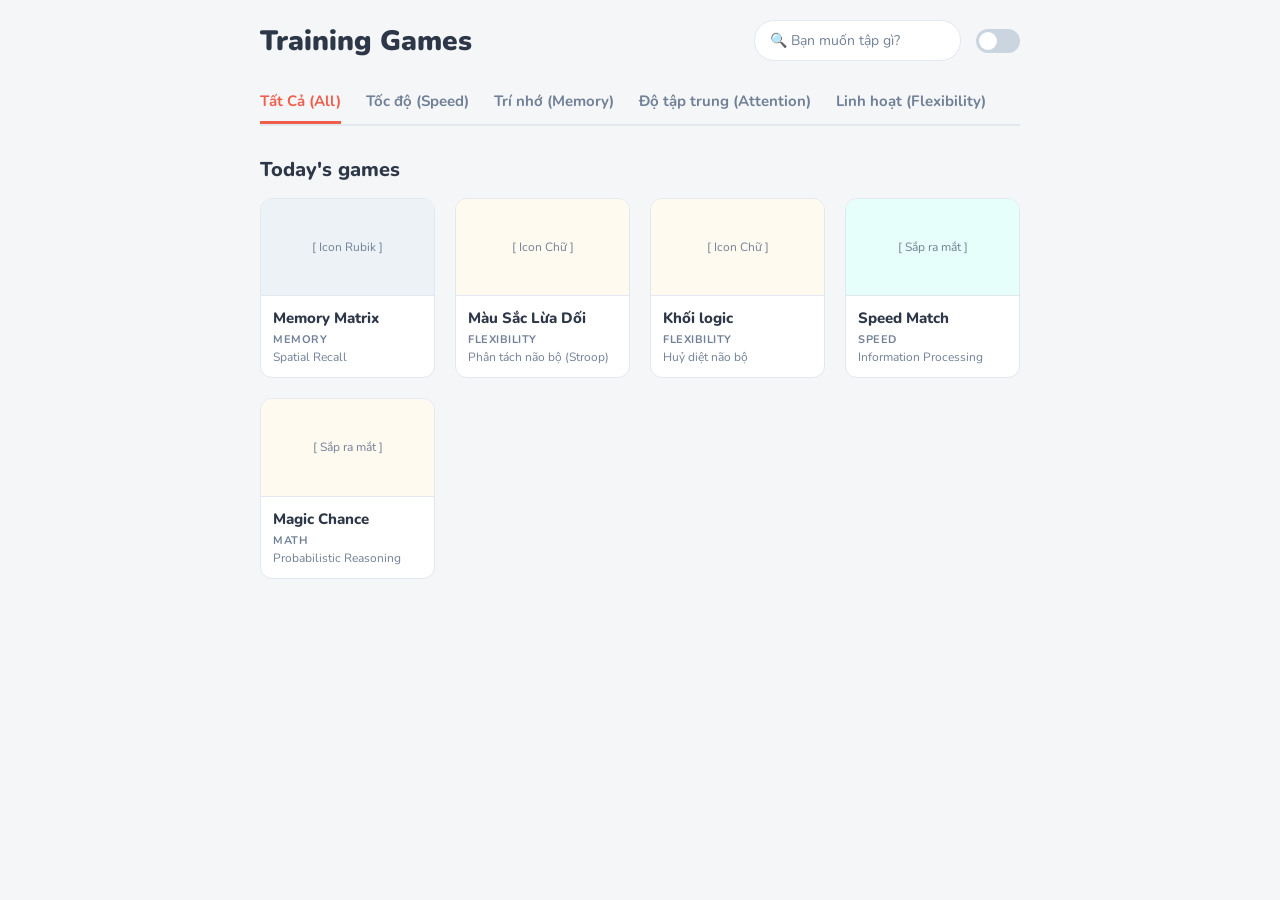
==== index.html @ a8ce154b "cập nhật giao diện update khi có bản mới" ====
<!DOCTYPE html>
<html lang="vi">
<head>
    <meta charset="UTF-8">
    <meta name="viewport" content="width=device-width, initial-scale=1.0">
    <title>Hệ Thống Luyện Não Mô Đun</title>
    
    <!-- FILE CẤU HÌNH APP PWA -->
    <link rel="manifest" href="./manifest.json">
    <link rel="stylesheet" href="style.css">

    
</head>
<body>

    <!-- THANH HEADER (Gồm Tìm kiếm và Nút gạt sáng/tối) -->
    <header class="global-header">
        <div class="header-brand">Training Games</div>
        <div class="header-actions">
            <!-- Box search đẩy vào trong -->
            <input type="text" class="search-box" placeholder="🔍 Bạn muốn tập gì?">
            
            <!-- Cần gạt Theme -->
            <label class="theme-switch" title="Chuyển chế độ Giao Diện">
                <input type="checkbox" id="theme-toggle">
                <span class="slider-round"></span>
            </label>
        </div>
    </header>

    <!-- MÀN HÌNH 1: DASHBOARD CHỌN GAME MỚI (LUMOSITY STYLE) -->
    <main id="menu-screen" class="screen active">
        
        <!-- Tabs Danh mục -->
        <div class="category-tabs">
            <div class="tab active">Tất Cả (All)</div>
            <div class="tab">Tốc độ (Speed)</div>
            <div class="tab">Trí nhớ (Memory)</div>
            <div class="tab">Độ tập trung (Attention)</div>
            <div class="tab">Linh hoạt (Flexibility)</div>
        </div>
        
        <!-- Các Thẻ Game -->
        <div class="game-dashboard">
            
            <div class="category-section">
                <h3 class="category-title">Today's games</h3>
                <div class="games-grid">
                    
                    <!-- Lệnh này sẽ gọi hàm openGame trong main.js -->
                    <div class="game-card" onclick="AppManager.openGame('tri-nho-co-dien')">
                        <div class="card-image-box">[ Icon Rubik ]</div>
                        <div class="card-info">
                            <div class="card-title">Memory Matrix</div>
                            <div class="card-desc">MEMORY</div>
                            <div class="card-sub-desc">Spatial Recall</div>
                        </div>
                    </div>

                    <div class="game-card" onclick="AppManager.openGame('mau-sac-lua-doi')">
    <div class="card-image-box" style="background:#fffaf0;">[ Icon Chữ ]</div>
    <div class="card-info">
        <div class="card-title">Màu Sắc Lừa Dối</div>
        <div class="card-desc">FLEXIBILITY</div>
        <div class="card-sub-desc">Phân tách não bộ (Stroop)</div>
    </div>
</div>

                    <div class="game-card" onclick="AppManager.openGame('cubic-logic')">
    <div class="card-image-box" style="background:#fffaf0;">[ Icon Chữ ]</div>
    <div class="card-info">
        <div class="card-title">Khối logic</div>
        <div class="card-desc">FLEXIBILITY</div>
        <div class="card-sub-desc">Huỷ diệt não bộ</div>
    </div>
</div>

                    

                    <div class="game-card">
                        <div class="card-image-box" style="background:#e6fffa;">[ Sắp ra mắt ]</div>
                        <div class="card-info">
                            <div class="card-title">Speed Match</div>
                            <div class="card-desc">SPEED</div>
                            <div class="card-sub-desc">Information Processing</div>
                        </div>
                    </div>

                    <div class="game-card">
                        <div class="card-image-box" style="background:#fffaf0;">[ Sắp ra mắt ]</div>
                        <div class="card-info">
                            <div class="card-title">Magic Chance</div>
                            <div class="card-desc">MATH</div>
                            <div class="card-sub-desc">Probabilistic Reasoning</div>
                        </div>
                    </div>

                </div>
            </div>

        </div> 
    </main>

    <!-- MÀN HÌNH 2: GIAO DIỆN KHI BẤM VÀO CHƠI MỘT GAME CON -->
    <main id="game-screen" class="screen hidden">
        <div class="game-toolbar">
            <button class="btn-back" onclick="AppManager.quitGame()">← Thoát Ra</button>
        </div>
        
        <!-- Sân khấu đen 3:2 trống rỗng (Sẽ được file .js bơm code vào) -->
        <div id="game-canvas"></div>
    </main>

    <!-- ĐƯỜNG DẪN ĐẾN CÁC FILE GAME CON (Nhét vào trên main.js) -->
    <script src="games/stroop-game.js"></script>
    <!-- TỆP ĐIỀU PHỐI (Chứa hàm đóng mở game) -->
    <script src="main.js"></script>

    <script>
        // === [GIỮ NGUYÊN] Kích hoạt tính năng Light/Dark Theme của Lộc ===
        const toggleSwitch = document.getElementById('theme-toggle');
        const currentTheme = localStorage.getItem('appTheme') || 'light';

        if (currentTheme === 'dark') {
            document.documentElement.setAttribute('data-theme', 'dark');
            toggleSwitch.checked = true;
        }

        toggleSwitch.addEventListener('change', function(e) {
            if (e.target.checked) {
                document.documentElement.setAttribute('data-theme', 'dark');
                localStorage.setItem('appTheme', 'dark');
            } else {
                document.documentElement.setAttribute('data-theme', 'light');
                localStorage.setItem('appTheme', 'light');
            }    
        });

        // === [NÂNG CẤP] Đăng ký Service Worker phiên bản tự động báo cập nhật ===
        if ('serviceWorker' in navigator) {
            window.addEventListener('load', () => {
                navigator.serviceWorker.register('./sw.js').then(reg => {
                    console.log('PWA ServiceWorker đã khởi chạy!');
                    
                    // Lắng nghe xem trên đám mây có file sw.js mới hay không
                    reg.addEventListener('updatefound', () => {
                        const newWorker = reg.installing;
                        newWorker.addEventListener('statechange', () => {
                            // Khi file mới đã được tải và cài đặt xong vào bộ nhớ đệm ẩn
                            if (newWorker.state === 'installed' && navigator.serviceWorker.controller) {
                                
                                // Tạo một hộp thông báo phẳng (Flat) nổi lên góc màn hình
                                const updateNotification = document.createElement('div');
                                updateNotification.innerHTML = `
                                    <div style="position:fixed; bottom:20px; right:20px; background:var(--bg-card, #23272a); color:var(--text-main, #f5f5f5); padding:15px; border-radius:8px; box-shadow:0 4px 12px rgba(0,0,0,0.3); z-index:9999; border:1px solid var(--border-card, #3e3835); text-align:center; font-family:var(--font-game, sans-serif);">
                                        <p style="margin:0 0 10px 0; font-size:14px; font-weight:bold;">🚀 Hệ thống có cập nhật mới!</p>
                                        <button id="btn-reload-app" class="btn-flat" style="background:var(--color-primary, #e0533c); color:#fff; border:none; padding:8px 16px; cursor:pointer; border-radius:4px; font-weight:bold;">Cập nhật ngay</button>
                                    </div>
                                `;
                                document.body.appendChild(updateNotification);

                                // Khi người dùng bấm nút "Cập nhật ngay"
                                document.getElementById('btn-reload-app').addEventListener('click', () => {
                                    // Ra lệnh cho Service Worker mới lập tức kích hoạt đè lên bản cũ
                                    newWorker.postMessage({ action: 'skipWaiting' });
                                    // Reload lại trang web sạch sẽ từ đám mây
                                    window.location.reload();
                                });
                            }
                        });
                    });
                }).catch(err => {
                    console.log('Đang chạy Local, không cần lo lỗi SW.');
                });
            });
        }
    </script>
</body>
</html>
---- style.css ----
/* =========================================
        HỆ THỐNG GIAO DIỆN LIGHT/DARK THEME ĐỘNG
        ========================================= */
    @import url('https://fonts.googleapis.com/css2?family=Nunito:wght@400;600;700;800;900&display=swap');

    /* --- LIGHT THEME (MẶC ĐỊNH) --- */
    :root {
        --bg-main: #f4f6f8;         
        --bg-card: #ffffff;         
        --border-line: #e2e8f0;     
        --text-dark: #2d3748;       
        --text-muted: #718096;      
        --primary-color: #f05e4b;   
        --img-placeholder: #edf2f7; 
        --radius-main: 12px;
    }

    /* --- DARK THEME (Sử dụng đúng màu Icon gốc) --- */
    [data-theme="dark"] {
        --bg-main: #2b2c31;         
        --bg-card: #1d1e21;         
        --border-line: #3e3835;     
        --text-dark: #f5f5f5;       
        --text-muted: #a4a5aa;      
        --primary-color: #ff7455;   
        --img-placeholder: #2a2a30; 
    }

    * { box-sizing: border-box; margin: 0; padding: 0; font-family: 'Nunito', sans-serif; }

    body {
        background-color: var(--bg-main);
        color: var(--text-dark);
        display: flex; flex-direction: column; align-items: center; min-height: 100vh;
        transition: background-color 0.3s ease; 
    }

    /* --- HEADER MỚI CÓ THANH TÌM KIẾM & NÚT GẠT --- */
    .global-header {
        width: 100%; max-width: 800px;
        display: flex; justify-content: space-between; align-items: center;
        padding: 20px;
    }
    .header-brand { font-size: 28px; font-weight: 900; color: var(--text-dark); transition: color 0.3s ease; }
    
    .header-actions { display: flex; align-items: center; gap: 15px; }
    .search-box {
        padding: 10px 15px; border-radius: 20px; border: 1px solid var(--border-line);
        background-color: var(--bg-card); color: var(--text-dark);
        font-size: 14px; outline: none; transition: all 0.3s ease;
    }
    .search-box::placeholder { color: var(--text-muted); }

    /* Nút Gạt Theme Trắng/Đen */
    .theme-switch { position: relative; display: inline-block; width: 44px; height: 24px; }
    .theme-switch input { opacity: 0; width: 0; height: 0; }
    .slider-round {
        position: absolute; cursor: pointer; top: 0; left: 0; right: 0; bottom: 0;
        background-color: #cbd5e0; transition: .4s; border-radius: 34px;
    }
    .slider-round:before {
        position: absolute; content: ""; height: 18px; width: 18px;
        left: 3px; bottom: 3px; background-color: white; transition: .4s; border-radius: 50%;
    }
    input:checked + .slider-round { background-color: var(--primary-color); }
    input:checked + .slider-round:before { transform: translateX(20px); }

    /* --- QUẢN LÝ MÀN HÌNH --- */
    .screen { width: 100%; max-width: 800px; padding: 10px 20px 40px 20px; display: flex; flex-direction: column; }
    .hidden { display: none !important; }
    .active { display: flex !important; }

    /* --- MENU PHÂN LOẠI (TABS) --- */
    .category-tabs { display: flex; gap: 25px; margin-bottom: 30px; overflow-x: auto; border-bottom: 2px solid var(--border-line); }
    .category-tabs::-webkit-scrollbar { display: none; }
    .tab { font-weight: 700; font-size: 15px; color: var(--text-muted); padding-bottom: 10px; cursor: pointer; white-space: nowrap; border-bottom: 3px solid transparent; transition: 0.2s; }
    .tab.active { color: var(--primary-color); border-bottom: 3px solid var(--primary-color); }
    .tab:hover:not(.active) { color: var(--text-dark); }

    /* --- VÙNG HIỂN THỊ CARD GAME DẠNG LƯỚI --- */
    .category-section { margin-bottom: 40px; }
    .category-title { font-size: 20px; font-weight: 800; margin-bottom: 15px; color: var(--text-dark); transition: color 0.3s ease; }
    .games-grid { display: grid; grid-template-columns: repeat(auto-fill, minmax(160px, 1fr)); gap: 20px; }

    .game-card { 
        background-color: var(--bg-card); border-radius: var(--radius-main); cursor: pointer; 
        transition: transform 0.2s, box-shadow 0.2s, background-color 0.3s, border-color 0.3s; 
        overflow: hidden; border: 1px solid var(--border-line); 
    }
    .game-card:hover { transform: translateY(-5px); box-shadow: 0 10px 20px rgba(0,0,0,0.08); }
    [data-theme="dark"] .game-card:hover { box-shadow: 0 10px 20px rgba(0,0,0,0.4); } 

    .card-image-box { width: 100%; aspect-ratio: 16 / 9; background-color: var(--img-placeholder); display: flex; align-items: center; justify-content: center; font-size: 12px; color: var(--text-muted); border-bottom: 1px solid var(--border-line); transition: all 0.3s ease;}
    .card-info { padding: 12px; }
    .card-title { font-size: 15px; font-weight: 800; color: var(--text-dark); margin-bottom: 4px; transition: color 0.3s ease;}
    .card-desc { font-size: 11px; font-weight: 700; text-transform: uppercase; color: var(--text-muted); letter-spacing: 0.5px; }
    .card-sub-desc { font-size: 12px; color: var(--text-muted); margin-top: 2px; }

    /* --- VÙNG SÂN CHƠI LÚC BẤM VÀO MỘT GAME CON --- */
    #game-canvas { 
        width: 100%; /* ---aspect-ratio: 3 / 2;--- */ background: linear-gradient(135deg, #1a202c 0%, #11151c 100%); 
        border-radius: var(--radius-main); box-shadow: 0 20px 40px rgba(0, 0, 0, 0.4), inset 0 0 0 1px rgba(255,255,255,0.05); 
        display: flex; flex-direction: column; position: relative; overflow: hidden; 
    }
    .game-toolbar { width: 100%; display: flex; justify-content: space-between; margin-bottom: 15px; }
    .btn-back { background-color: var(--primary-color); color: white; border: none; border-radius: 6px; padding: 8px 16px; font-weight: 800; font-size: 13px; cursor: pointer; transition: 0.1s; display: flex; align-items: center; gap: 5px; }
    .btn-back:active { transform: scale(0.95); }
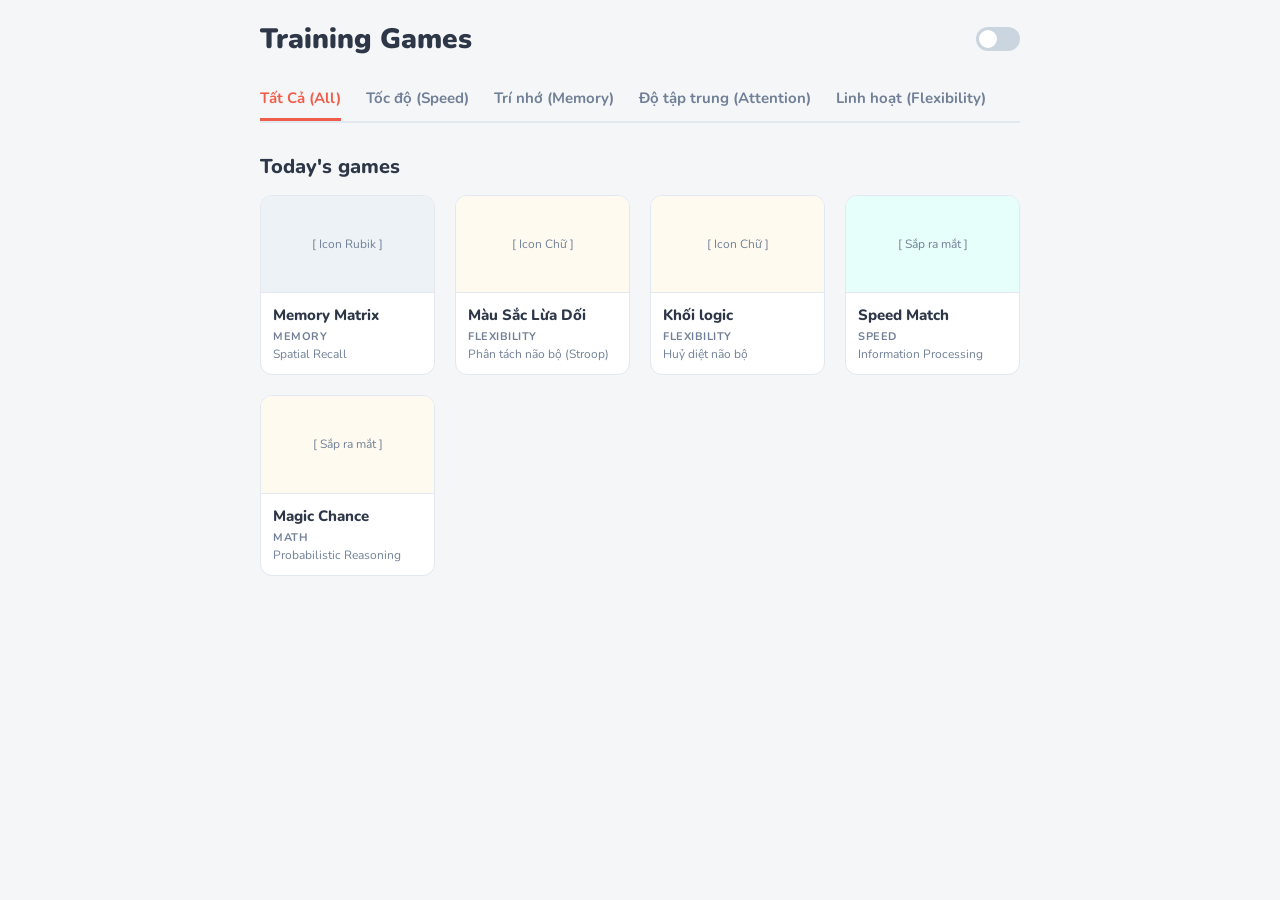
==== commit 77969792: "Ẩn nút search" ====
--- a/index.html
+++ b/index.html
@@ -18,7 +18,7 @@
         <div class="header-brand">Training Games</div>
         <div class="header-actions">
             <!-- Box search đẩy vào trong -->
-            <input type="text" class="search-box" placeholder="🔍 Bạn muốn tập gì?">
+            <!--<input type="text" class="search-box" placeholder="🔍 Bạn muốn tập gì?">-->
             
             <!-- Cần gạt Theme -->
             <label class="theme-switch" title="Chuyển chế độ Giao Diện">
@@ -117,7 +117,7 @@
     <script src="main.js"></script>
 
     <script>
-        // === [GIỮ NGUYÊN] Kích hoạt tính năng Light/Dark Theme của Lộc ===
+        // === 1. TÍNH NĂNG DARK/LIGHT MODE HỆ THỐNG ===
         const toggleSwitch = document.getElementById('theme-toggle');
         const currentTheme = localStorage.getItem('appTheme') || 'light';
 
@@ -136,44 +136,89 @@
             }    
         });
 
-        // === [NÂNG CẤP] Đăng ký Service Worker phiên bản tự động báo cập nhật ===
+        // === 2. SERVICE WORKER PWA ===
         if ('serviceWorker' in navigator) {
             window.addEventListener('load', () => {
-                navigator.serviceWorker.register('./sw.js').then(reg => {
-                    console.log('PWA ServiceWorker đã khởi chạy!');
+                navigator.serviceWorker.register('./sw.js')
+                .then(() => console.log('PWA ServiceWorker hoạt động.'))
+                .catch(err => console.log('Chạy local hoặc lỗi SW.'));
+            });
+        }
+
+        // === 3. KIỂM TRA BẢN CẬP NHẬT TỪ ĐÁM MÂY (ĐÃ SỬA LỖI ĐƠ GAME) ===
+        async function checkAppUpdate() {
+            try {
+                const response = await fetch('index.html?t=' + Date.now(), { method: 'HEAD' });
+                const serverVersion = response.headers.get('Last-Modified') || response.headers.get('ETag');
+                const localVersion = localStorage.getItem('app_live_version');
+
+                if (serverVersion) {
+                    if (!localVersion) {
+                        localStorage.setItem('app_live_version', serverVersion);
+                        return;
+                    }
+
+                    if (serverVersion !== localVersion) {
+                        showUpdatePopup(serverVersion);
+                    }
+                }
+            } catch (error) {
+                console.log('Không thể check update (Có thể đang offline).');
+            }
+        }
+
+        // Hàm vẽ giao diện chuẩn Mobile/Desktop Không phá layout
+        function showUpdatePopup(newVersionSignature) {
+            if (document.getElementById('pwa-update-alert')) return;
+
+            const popup = document.createElement('div');
+            popup.id = 'pwa-update-alert';
+            // Cấp phép Position Fixed cho lớp bọc ngoài cùng để không phá Flexbox của Body
+            popup.style.cssText = "position: fixed; bottom: 30px; left: 50%; transform: translateX(-50%); z-index: 99999; width: 90%; max-width: 340px;";
+
+            popup.innerHTML = `
+                <div style="background-color: var(--bg-card); color: var(--text-dark); border: 1px solid var(--border-line); border-radius: var(--radius-main); box-shadow: 0 15px 35px rgba(0,0,0,0.25); padding: 20px; display: flex; flex-direction: column; gap: 8px;">
+                    <div style="font-size: 16px; font-weight: 900; color: var(--text-dark);">🚀 Hệ thống có bản nâng cấp!</div>
+                    <div style="font-size: 13px; color: var(--text-muted); line-height: 1.5; margin-bottom: 10px;">Lộc vừa đẩy lên một tính năng mới. Làm mới hệ thống ngay để trải nghiệm nhé?</div>
                     
-                    // Lắng nghe xem trên đám mây có file sw.js mới hay không
-                    reg.addEventListener('updatefound', () => {
-                        const newWorker = reg.installing;
-                        newWorker.addEventListener('statechange', () => {
-                            // Khi file mới đã được tải và cài đặt xong vào bộ nhớ đệm ẩn
-                            if (newWorker.state === 'installed' && navigator.serviceWorker.controller) {
-                                
-                                // Tạo một hộp thông báo phẳng (Flat) nổi lên góc màn hình
-                                const updateNotification = document.createElement('div');
-                                updateNotification.innerHTML = `
-                                    <div style="position:fixed; bottom:20px; right:20px; background:var(--bg-card, #23272a); color:var(--text-main, #f5f5f5); padding:15px; border-radius:8px; box-shadow:0 4px 12px rgba(0,0,0,0.3); z-index:9999; border:1px solid var(--border-card, #3e3835); text-align:center; font-family:var(--font-game, sans-serif);">
-                                        <p style="margin:0 0 10px 0; font-size:14px; font-weight:bold;">🚀 Hệ thống có cập nhật mới!</p>
-                                        <button id="btn-reload-app" class="btn-flat" style="background:var(--color-primary, #e0533c); color:#fff; border:none; padding:8px 16px; cursor:pointer; border-radius:4px; font-weight:bold;">Cập nhật ngay</button>
-                                    </div>
-                                `;
-                                document.body.appendChild(updateNotification);
-
-                                // Khi người dùng bấm nút "Cập nhật ngay"
-                                document.getElementById('btn-reload-app').addEventListener('click', () => {
-                                    // Ra lệnh cho Service Worker mới lập tức kích hoạt đè lên bản cũ
-                                    newWorker.postMessage({ action: 'skipWaiting' });
-                                    // Reload lại trang web sạch sẽ từ đám mây
-                                    window.location.reload();
-                                });
-                            }
-                        });
-                    });
-                }).catch(err => {
-                    console.log('Đang chạy Local, không cần lo lỗi SW.');
-                });
+                    <div style="display: flex; gap: 10px; justify-content: flex-end;">
+                        <button id="btn-skip-update" style="background: transparent; color: var(--text-muted); border: 1px solid var(--border-line); padding: 8px 16px; border-radius: 6px; font-size: 13px; font-weight: 700; cursor: pointer; outline: none; transition: 0.2s;">Để sau</button>
+                        <button id="btn-reload-app" style="background: var(--primary-color); color: #fff; border: none; padding: 8px 16px; border-radius: 6px; font-size: 13px; font-weight: 800; cursor: pointer; outline: none; box-shadow: 0 4px 10px rgba(0,0,0,0.15); transition: 0.2s;">🔄 Làm mới ngay</button>
+                    </div>
+                </div>
+            `;
+            document.body.appendChild(popup);
+
+            // Nút: Làm Mới (Cập nhật)
+            const btnReload = document.getElementById('btn-reload-app');
+            btnReload.addEventListener('click', async () => {
+                // Đổi chữ trên nút để user không bấm 2 lần
+                btnReload.innerText = "Đang dọn dẹp...";
+                btnReload.style.opacity = "0.7";
+                
+                try {
+                    // Dọn bộ nhớ đệm
+                    if ('caches' in window) {
+                        const cacheNames = await caches.keys();
+                        await Promise.all(cacheNames.map(name => caches.delete(name)));
+                    }
+                } catch(e) {} // Bỏ qua nếu có lỗi quyền để ép tải lại
+                
+                // Lưu chữ ký bản mới
+                localStorage.setItem('app_live_version', newVersionSignature);
+                
+                // Xóa tham số cache và tải lại trang gốc
+                window.location.href = window.location.origin + window.location.pathname; 
             });
-        }
+
+            // Nút: Bỏ Qua
+            document.getElementById('btn-skip-update').addEventListener('click', () => {
+                popup.remove();
+            });
+        }
+
+        // Chạy lúc load web
+        checkAppUpdate();
     </script>
 </body>
 </html>
--- a/style.css
+++ b/style.css
@@ -1,108 +1,304 @@
-
-    /* =========================================
-        HỆ THỐNG GIAO DIỆN LIGHT/DARK THEME ĐỘNG
-        ========================================= */
-    @import url('https://fonts.googleapis.com/css2?family=Nunito:wght@400;600;700;800;900&display=swap');
-
-    /* --- LIGHT THEME (MẶC ĐỊNH) --- */
-    :root {
-        --bg-main: #f4f6f8;         
-        --bg-card: #ffffff;         
-        --border-line: #e2e8f0;     
-        --text-dark: #2d3748;       
-        --text-muted: #718096;      
-        --primary-color: #f05e4b;   
-        --img-placeholder: #edf2f7; 
-        --radius-main: 12px;
-    }
-
-    /* --- DARK THEME (Sử dụng đúng màu Icon gốc) --- */
-    [data-theme="dark"] {
-        --bg-main: #2b2c31;         
-        --bg-card: #1d1e21;         
-        --border-line: #3e3835;     
-        --text-dark: #f5f5f5;       
-        --text-muted: #a4a5aa;      
-        --primary-color: #ff7455;   
-        --img-placeholder: #2a2a30; 
-    }
-
-    * { box-sizing: border-box; margin: 0; padding: 0; font-family: 'Nunito', sans-serif; }
-
-    body {
-        background-color: var(--bg-main);
-        color: var(--text-dark);
-        display: flex; flex-direction: column; align-items: center; min-height: 100vh;
-        transition: background-color 0.3s ease; 
-    }
-
-    /* --- HEADER MỚI CÓ THANH TÌM KIẾM & NÚT GẠT --- */
-    .global-header {
-        width: 100%; max-width: 800px;
-        display: flex; justify-content: space-between; align-items: center;
-        padding: 20px;
-    }
-    .header-brand { font-size: 28px; font-weight: 900; color: var(--text-dark); transition: color 0.3s ease; }
-    
-    .header-actions { display: flex; align-items: center; gap: 15px; }
-    .search-box {
-        padding: 10px 15px; border-radius: 20px; border: 1px solid var(--border-line);
-        background-color: var(--bg-card); color: var(--text-dark);
-        font-size: 14px; outline: none; transition: all 0.3s ease;
-    }
-    .search-box::placeholder { color: var(--text-muted); }
-
-    /* Nút Gạt Theme Trắng/Đen */
-    .theme-switch { position: relative; display: inline-block; width: 44px; height: 24px; }
-    .theme-switch input { opacity: 0; width: 0; height: 0; }
-    .slider-round {
-        position: absolute; cursor: pointer; top: 0; left: 0; right: 0; bottom: 0;
-        background-color: #cbd5e0; transition: .4s; border-radius: 34px;
-    }
-    .slider-round:before {
-        position: absolute; content: ""; height: 18px; width: 18px;
-        left: 3px; bottom: 3px; background-color: white; transition: .4s; border-radius: 50%;
-    }
-    input:checked + .slider-round { background-color: var(--primary-color); }
-    input:checked + .slider-round:before { transform: translateX(20px); }
-
-    /* --- QUẢN LÝ MÀN HÌNH --- */
-    .screen { width: 100%; max-width: 800px; padding: 10px 20px 40px 20px; display: flex; flex-direction: column; }
-    .hidden { display: none !important; }
-    .active { display: flex !important; }
-
-    /* --- MENU PHÂN LOẠI (TABS) --- */
-    .category-tabs { display: flex; gap: 25px; margin-bottom: 30px; overflow-x: auto; border-bottom: 2px solid var(--border-line); }
-    .category-tabs::-webkit-scrollbar { display: none; }
-    .tab { font-weight: 700; font-size: 15px; color: var(--text-muted); padding-bottom: 10px; cursor: pointer; white-space: nowrap; border-bottom: 3px solid transparent; transition: 0.2s; }
-    .tab.active { color: var(--primary-color); border-bottom: 3px solid var(--primary-color); }
-    .tab:hover:not(.active) { color: var(--text-dark); }
-
-    /* --- VÙNG HIỂN THỊ CARD GAME DẠNG LƯỚI --- */
-    .category-section { margin-bottom: 40px; }
-    .category-title { font-size: 20px; font-weight: 800; margin-bottom: 15px; color: var(--text-dark); transition: color 0.3s ease; }
-    .games-grid { display: grid; grid-template-columns: repeat(auto-fill, minmax(160px, 1fr)); gap: 20px; }
-
-    .game-card { 
-        background-color: var(--bg-card); border-radius: var(--radius-main); cursor: pointer; 
-        transition: transform 0.2s, box-shadow 0.2s, background-color 0.3s, border-color 0.3s; 
-        overflow: hidden; border: 1px solid var(--border-line); 
-    }
-    .game-card:hover { transform: translateY(-5px); box-shadow: 0 10px 20px rgba(0,0,0,0.08); }
-    [data-theme="dark"] .game-card:hover { box-shadow: 0 10px 20px rgba(0,0,0,0.4); } 
-
-    .card-image-box { width: 100%; aspect-ratio: 16 / 9; background-color: var(--img-placeholder); display: flex; align-items: center; justify-content: center; font-size: 12px; color: var(--text-muted); border-bottom: 1px solid var(--border-line); transition: all 0.3s ease;}
-    .card-info { padding: 12px; }
-    .card-title { font-size: 15px; font-weight: 800; color: var(--text-dark); margin-bottom: 4px; transition: color 0.3s ease;}
-    .card-desc { font-size: 11px; font-weight: 700; text-transform: uppercase; color: var(--text-muted); letter-spacing: 0.5px; }
-    .card-sub-desc { font-size: 12px; color: var(--text-muted); margin-top: 2px; }
-
-    /* --- VÙNG SÂN CHƠI LÚC BẤM VÀO MỘT GAME CON --- */
-    #game-canvas { 
-        width: 100%; /* ---aspect-ratio: 3 / 2;--- */ background: linear-gradient(135deg, #1a202c 0%, #11151c 100%); 
-        border-radius: var(--radius-main); box-shadow: 0 20px 40px rgba(0, 0, 0, 0.4), inset 0 0 0 1px rgba(255,255,255,0.05); 
-        display: flex; flex-direction: column; position: relative; overflow: hidden; 
-    }
-    .game-toolbar { width: 100%; display: flex; justify-content: space-between; margin-bottom: 15px; }
-    .btn-back { background-color: var(--primary-color); color: white; border: none; border-radius: 6px; padding: 8px 16px; font-weight: 800; font-size: 13px; cursor: pointer; transition: 0.1s; display: flex; align-items: center; gap: 5px; }
-    .btn-back:active { transform: scale(0.95); }
+/* ========================================================
+    HỆ THỐNG GIAO DIỆN LIGHT/DARK THEME ĐỘNG CỦA LỘC
+   ======================================================== */
+@import url('https://fonts.googleapis.com/css2?family=Nunito:wght=400;600;700;800;900&display=swap');
+
+/* --- LIGHT THEME (MẶC ĐỊNH) --- */
+:root {
+    --bg-main: #f4f6f8;         
+    --bg-card: #ffffff;         
+    --border-line: #e2e8f0;     
+    --text-dark: #2d3748;       
+    --text-muted: #718096;      
+    --primary-color: #f05e4b;   
+    --primary-hover: #d94e3c;  /* Màu nút khi di chuột qua ở chế độ sáng */
+    --img-placeholder: #edf2f7; 
+    --radius-main: 12px;
+}
+
+/* --- DARK THEME (Sử dụng đúng màu Icon gốc của Lộc) --- */
+[data-theme="dark"] {
+    --bg-main: #2b2c31;         
+    --bg-card: #1d1e21;         
+    --border-line: #3e3835;     
+    --text-dark: #f5f5f5;       
+    --text-muted: #a4a5aa;      
+    --primary-color: #ff7455;   
+    --primary-hover: #ff8b71;  /* Màu nút khi di chuột qua ở chế độ tối */
+    --img-placeholder: #2a2a30; 
+}
+
+* { 
+    box-sizing: border-box; 
+    margin: 0; 
+    padding: 0; 
+    font-family: 'Nunito', sans-serif; 
+}
+
+body {
+    background-color: var(--bg-main);
+    color: var(--text-dark);
+    display: flex; 
+    flex-direction: column; 
+    align-items: center; 
+    min-height: 100vh;
+    transition: background-color 0.3s ease, color 0.3s ease; 
+}
+
+/* --- HEADER MỚI CÓ THANH TÌM KIẾM & NÚT GẠT --- */
+.global-header {
+    width: 100%; 
+    max-width: 800px;
+    display: flex; 
+    justify-content: space-between; 
+    align-items: center;
+    padding: 20px;
+}
+.header-brand { 
+    font-size: 28px; 
+    font-weight: 900; 
+    color: var(--text-dark); 
+    transition: color 0.3s ease; 
+}
+
+.header-actions { 
+    display: flex; 
+    align-items: center; 
+    gap: 15px; 
+}
+.search-box {
+    padding: 10px 15px; 
+    border-radius: 20px; 
+    border: 1px solid var(--border-line);
+    background-color: var(--bg-card); 
+    color: var(--text-dark);
+    font-size: 14px; 
+    outline: none; 
+    transition: all 0.3s ease;
+}
+.search-box::placeholder { 
+    color: var(--text-muted); 
+}
+
+/* Nút Gạt Theme Trắng/Đen */
+.theme-switch { 
+    position: relative; 
+    display: inline-block; 
+    width: 44px; 
+    height: 24px; 
+}
+.theme-switch input { 
+    opacity: 0; 
+    width: 0; 
+    height: 0; 
+}
+.slider-round {
+    position: absolute; 
+    cursor: pointer; 
+    top: 0; left: 0; right: 0; bottom: 0;
+    background-color: #cbd5e0; 
+    transition: .4s; 
+    border-radius: 34px;
+}
+.slider-round:before {
+    position: absolute; 
+    content: ""; 
+    height: 18px; 
+    width: 18px;
+    left: 3px; 
+    bottom: 3px; 
+    background-color: white; 
+    transition: .4s; 
+    border-radius: 50%;
+}
+input:checked + .slider-round { 
+    background-color: var(--primary-color); 
+}
+input:checked + .slider-round:before { 
+    transform: translateX(20px); 
+}
+
+/* --- QUẢN LÝ MÀN HÌNH --- */
+.screen { 
+    width: 100%; 
+    max-width: 800px; 
+    padding: 10px 20px 40px 20px; 
+    display: flex; 
+    flex-direction: column; 
+}
+.hidden { 
+    display: none !important; 
+}
+.active { 
+    display: flex !important; 
+}
+
+/* --- MENU PHÂN LOẠI (TABS) --- */
+.category-tabs { 
+    display: flex; 
+    gap: 25px; 
+    margin-bottom: 30px; 
+    overflow-x: auto; 
+    border-bottom: 2px solid var(--border-line); 
+}
+.category-tabs::-webkit-scrollbar { 
+    display: none; 
+}
+.tab { 
+    font-weight: 700; 
+    font-size: 15px; 
+    color: var(--text-muted); 
+    padding-bottom: 10px; 
+    cursor: pointer; 
+    white-space: nowrap; 
+    border-bottom: 3px solid transparent; 
+    transition: 0.2s; 
+}
+.tab.active { 
+    color: var(--primary-color); 
+    border-bottom: 3px solid var(--primary-color); 
+}
+.tab:hover:not(.active) { 
+    color: var(--text-dark); 
+}
+
+/* --- VÙNG HIỂN THỊ CARD GAME DẠNG LƯỚI --- */
+.category-section { 
+    margin-bottom: 40px; 
+}
+.category-title { 
+    font-size: 20px; 
+    font-weight: 800; 
+    margin-bottom: 15px; 
+    color: var(--text-dark); 
+    transition: color 0.3s ease; 
+}
+.games-grid { 
+    display: grid; 
+    grid-template-columns: repeat(auto-fill, minmax(160px, 1fr)); 
+    gap: 20px; 
+}
+
+.game-card { 
+    background-color: var(--bg-card); 
+    border-radius: var(--radius-main); 
+    cursor: pointer; 
+    transition: transform 0.2s, box-shadow 0.2s, background-color 0.3s, border-color 0.3s; 
+    overflow: hidden; 
+    border: 1px solid var(--border-line); 
+}
+.game-card:hover { 
+    transform: translateY(-5px); 
+    box-shadow: 0 10px 20px rgba(0,0,0,0.08); 
+}
+[data-theme="dark"] .game-card:hover { 
+    box-shadow: 0 10px 20px rgba(0,0,0,0.4); 
+} 
+
+/* Ảnh Thumbnail Thẻ Game (Đã tối ưu theo tỷ lệ 16:9 của Lộc) */
+.card-image-box { 
+    width: 100%; 
+    aspect-ratio: 16 / 9; 
+    background-color: var(--img-placeholder); 
+    display: flex; 
+    align-items: center; 
+    justify-content: center; 
+    font-size: 12px; 
+    color: var(--text-muted); 
+    border-bottom: 1px solid var(--border-line); 
+    transition: all 0.3s ease;
+    overflow: hidden;
+}
+.card-thumb {
+    width: 100%;
+    height: 100%;
+    object-fit: cover;
+    object-position: center;
+    display: block;
+}
+
+.card-info { 
+    padding: 12px; 
+}
+.card-title { 
+    font-size: 15px; 
+    font-weight: 800; 
+    color: var(--text-dark); 
+    margin-bottom: 4px; 
+    transition: color 0.3s ease;
+}
+.card-desc { 
+    font-size: 11px; 
+    font-weight: 700; 
+    text-transform: uppercase; 
+    color: var(--text-muted); 
+    letter-spacing: 0.5px; 
+}
+.card-sub-desc { 
+    font-size: 12px; 
+    color: var(--text-muted); 
+    margin-top: 2px; 
+}
+
+/* Nút bấm phẳng đồng bộ hệ thống (Flat Button) */
+.btn-flat {
+    background-color: var(--primary-color);
+    color: #ffffff;
+    border: none;
+    border-radius: 6px;
+    padding: 10px 20px;
+    font-weight: 700;
+    font-size: 14px;
+    cursor: pointer;
+    transition: background-color 0.2s, transform 0.1s;
+}
+.btn-flat:hover {
+    background-color: var(--primary-hover);
+}
+.btn-flat:active {
+    transform: scale(0.97);
+}
+
+/* --- VÙNG SÂN CHƠI LÚC BẤM VÀO MỘT GAME CON --- */
+#game-canvas { 
+    width: 100%; 
+    background-color: var(--bg-card); /* Đổi từ màu tối cố định sang màu động theo Theme */
+    border-radius: var(--radius-main); 
+    box-shadow: 0 10px 30px rgba(0, 0, 0, 0.05); 
+    display: flex; 
+    flex-direction: column; 
+    position: relative; 
+    overflow: hidden; 
+    border: 1px solid var(--border-line);
+    transition: background-color 0.3s ease, border-color 0.3s ease;
+}
+[data-theme="dark"] #game-canvas {
+    box-shadow: 0 20px 40px rgba(0, 0, 0, 0.4);
+}
+
+.game-toolbar { 
+    width: 100%; 
+    display: flex; 
+    justify-content: space-between; 
+    margin-bottom: 15px; 
+}
+.btn-back { 
+    background-color: var(--primary-color); 
+    color: white; 
+    border: none; 
+    border-radius: 6px; 
+    padding: 8px 16px; 
+    font-weight: 800; 
+    font-size: 13px; 
+    cursor: pointer; 
+    transition: background-color 0.2s, transform 0.1s; 
+    display: flex; 
+    align-items: center; 
+    gap: 5px; 
+}
+.btn-back:hover {
+    background-color: var(--primary-hover);
+}
+.btn-back:active { 
+    transform: scale(0.95); 
+}
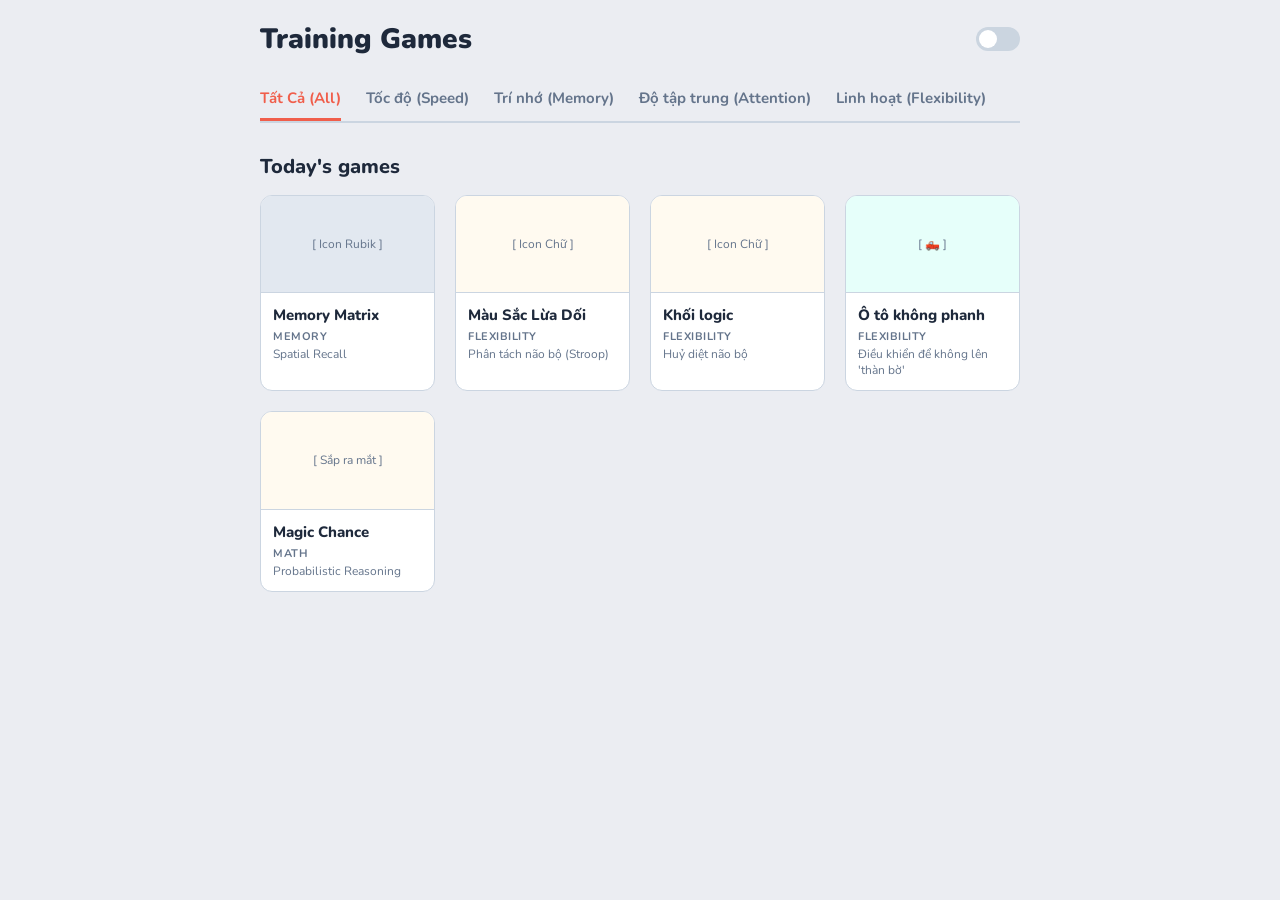
==== commit 203315dd: "thêm game mới" ====
--- a/index.html
+++ b/index.html
@@ -67,22 +67,21 @@
 </div>
 
                     <div class="game-card" onclick="AppManager.openGame('cubic-logic')">
-    <div class="card-image-box" style="background:#fffaf0;">[ Icon Chữ ]</div>
-    <div class="card-info">
-        <div class="card-title">Khối logic</div>
-        <div class="card-desc">FLEXIBILITY</div>
-        <div class="card-sub-desc">Huỷ diệt não bộ</div>
-    </div>
-</div>
+                        <div class="card-image-box" style="background:#fffaf0;">[ Icon Chữ ]</div>
+                        <div class="card-info">
+                            <div class="card-title">Khối logic</div>
+                            <div class="card-desc">FLEXIBILITY</div>
+                            <div class="card-sub-desc">Huỷ diệt não bộ</div>
+                        </div>
+                    </div>
 
                     
-
-                    <div class="game-card">
-                        <div class="card-image-box" style="background:#e6fffa;">[ Sắp ra mắt ]</div>
-                        <div class="card-info">
-                            <div class="card-title">Speed Match</div>
-                            <div class="card-desc">SPEED</div>
-                            <div class="card-sub-desc">Information Processing</div>
+                    <div class="game-card" onclick="AppManager.openGame('o-to-khong-phanh')">
+                        <div class="card-image-box" style="background:#e6fffa;">[ 🛻 ]</div>
+                        <div class="card-info">
+                            <div class="card-title">Ô tô không phanh</div>
+                            <div class="card-desc">FLEXIBILITY</div>
+                            <div class="card-sub-desc">Điều khiển để không lên 'thàn bờ'</div>
                         </div>
                     </div>
 
@@ -102,30 +101,50 @@
     </main>
 
     <!-- MÀN HÌNH 2: GIAO DIỆN KHI BẤM VÀO CHƠI MỘT GAME CON -->
-    <main id="game-screen" class="screen hidden">
-        <div class="game-toolbar">
-            <button class="btn-back" onclick="AppManager.quitGame()">← Thoát Ra</button>
+    <main id="game-screen" class="screen hidden" style="position: relative;">
+        <div class="game-status-bar">
+            <div class="status-left">
+                <button id="btn-pause-game" class="status-btn" title="Tạm dừng" onclick="window.GameInterface.showPauseMenu()">⏸</button>
+            </div>
+            </div>
+
+        <div id="game-canvas"></div>
+
+        <div id="pause-overlay" class="hidden">
+            <div class="pause-menu">
+                <h2 class="pause-title">TẠM DỪNG</h2>
+                <div class="pause-actions">
+                    <button class="btn-flat btn-pause-action" onclick="window.GameInterface.resumeGame()">▶ Tiếp tục</button>
+                    <button class="btn-flat btn-pause-action" onclick="window.GameInterface.restartGame()">🔄 Chơi lại</button>
+                    <button class="btn-flat btn-pause-action btn-danger" onclick="AppManager.quitGame(); window.GameInterface.hidePauseMenu();">🏠 Về Menu chính</button>
+                </div>
+            </div>
         </div>
-        
-        <!-- Sân khấu đen 3:2 trống rỗng (Sẽ được file .js bơm code vào) -->
-        <div id="game-canvas"></div>
     </main>
 
-    <!-- ĐƯỜNG DẪN ĐẾN CÁC FILE GAME CON (Nhét vào trên main.js) -->
-    <script src="games/stroop-game.js"></script>
     <!-- TỆP ĐIỀU PHỐI (Chứa hàm đóng mở game) -->
     <script src="main.js"></script>
 
     <script>
-        // === 1. TÍNH NĂNG DARK/LIGHT MODE HỆ THỐNG ===
+        // 2. KÍCH HOẠT TÍNH NĂNG LIGHT/DARK THEME THÔNG MINH
         const toggleSwitch = document.getElementById('theme-toggle');
-        const currentTheme = localStorage.getItem('appTheme') || 'light';
-
+        
+        // Bước 1: Kiểm tra xem User đã từng bấm lưu Theme trong Game chưa
+        let currentTheme = localStorage.getItem('appTheme');
+
+        // Bước 2: Nếu chưa từng lưu, tự động quét xem điện thoại/máy tính của họ đang để Dark Mode không
+        if (!currentTheme) {
+            const prefersDarkScheme = window.matchMedia('(prefers-color-scheme: dark)');
+            currentTheme = prefersDarkScheme.matches ? 'dark' : 'light';
+        }
+
+        // Bước 3: Áp dụng Theme đã lấy được
         if (currentTheme === 'dark') {
             document.documentElement.setAttribute('data-theme', 'dark');
             toggleSwitch.checked = true;
         }
 
+        // Bước 4: Lắng nghe sự kiện người dùng tự tay Gạt công tắc (Sẽ ưu tiên ghi nhớ lựa chọn này)
         toggleSwitch.addEventListener('change', function(e) {
             if (e.target.checked) {
                 document.documentElement.setAttribute('data-theme', 'dark');
@@ -134,6 +153,15 @@
                 document.documentElement.setAttribute('data-theme', 'light');
                 localStorage.setItem('appTheme', 'light');
             }    
+        });
+
+        // Tùy chọn mở rộng: Lắng nghe nếu User đột ngột đổi Theme hệ thống khi đang mở App (Bỏ qua nếu họ đã tự gạt nút)
+        window.matchMedia('(prefers-color-scheme: dark)').addEventListener('change', event => {
+            if (!localStorage.getItem('appTheme')) {
+                let newTheme = event.matches ? "dark" : "light";
+                document.documentElement.setAttribute('data-theme', newTheme);
+                toggleSwitch.checked = (newTheme === 'dark');
+            }
         });
 
         // === 2. SERVICE WORKER PWA ===
--- a/style.css
+++ b/style.css
@@ -5,15 +5,26 @@
 
 /* --- LIGHT THEME (MẶC ĐỊNH) --- */
 :root {
-    --bg-main: #f4f6f8;         
+    /* --bg-main: #f4f6f8;         
     --bg-card: #ffffff;         
     --border-line: #e2e8f0;     
     --text-dark: #2d3748;       
     --text-muted: #718096;      
     --primary-color: #f05e4b;   
-    --primary-hover: #d94e3c;  /* Màu nút khi di chuột qua ở chế độ sáng */
+    --primary-hover: #d94e3c;
     --img-placeholder: #edf2f7; 
-    --radius-main: 12px;
+    --radius-main: 12px; */
+
+    /* Màu mới */
+    --bg-main: #ebedf2;         /* 🟢 Hạ thấp xuống màu xám nhẹ để Card trắng #fff tự nổi bật lên */
+        --bg-card: #ffffff;         /* Giữ nguyên trắng tinh khôi */
+        --border-line: #cbd5e1;     /* 🟢 Làm đậm viền một chút để phân chia khối rõ ràng hơn */
+        --text-dark: #1e293b;       /* 🟢 Chuyển sang xanh đen Slate đậm, nhìn cực sang và dễ đọc */
+        --text-muted: #64748b;      /* Xám mờ của hệ màu hiện đại */
+        --primary-color: #f05e4b;   /* Màu cam gốc của bạn */
+        --primary-hover: #d94e3c;
+        --img-placeholder: #e2e8f0;
+        --radius-main: 12px;
 }
 
 /* --- DARK THEME (Sử dụng đúng màu Icon gốc của Lộc) --- */
@@ -302,3 +313,160 @@
 .btn-back:active { 
     transform: scale(0.95); 
 }
+
+
+
+/* ========================================================
+   THANH THÔNG SỐ GAME ĐỒNG NHẤT (GLOBAL STATUS BAR)
+   ======================================================== */
+
+.game-status-bar {
+    width: 100%;
+    display: flex;
+    justify-content: space-between;
+    align-items: center;
+    
+    /* Sử dụng các biến màu hệ thống để tự động đổi màu Trắng/Đen */
+    background-color: var(--bg-card);
+    border: 1px solid var(--border-line);
+    border-bottom: none; /* Bỏ viền dưới để liền mạch với canvas bên dưới */
+    
+    /* Bo góc góc trên để khớp với bo góc hệ thống */
+    border-top-left-radius: var(--radius-main);
+    border-top-right-radius: var(--radius-main);
+    
+    padding: 12px 20px;
+    transition: background-color 0.3s ease, border-color 0.3s ease;
+}
+
+/* Ép lại khung chơi game bên dưới để không bị bo góc phía trên (tránh bị hở nền) */
+#game-canvas {
+    border-top-left-radius: 0px !important;
+    border-top-right-radius: 0px !important;
+    border-top: none !important; /* Tránh bị trùng 2 đường viền liên tiếp */
+}
+
+/* --- CẤU TRÚC BÊN TRONG --- */
+.status-left {
+    display: flex;
+    align-items: center;
+}
+
+.status-right {
+    display: flex;
+    align-items: center;
+    gap: 25px; /* Khoảng cách rộng rãi giữa Time, Score và Mạng */
+}
+
+/* --- NÚT TẠM DỪNG (FLAT STYLE) --- */
+.status-btn {
+    background: transparent;
+    border: none;
+    color: var(--primary-color);
+    font-size: 16px;
+    font-weight: 900;
+    cursor: pointer;
+    padding: 4px 8px;
+    transition: transform 0.1s ease;
+}
+.status-btn:active {
+    transform: scale(0.85); /* Hiệu ứng nhấn nút lún xuống */
+}
+
+/* --- CÁC Ô HIỂN THỊ CHỮ (TIME, SCORE) --- */
+.status-item {
+    font-size: 14px;
+    font-weight: 800; /* Nét chữ đậm chuẩn hệ thống */
+    color: var(--text-dark);
+    letter-spacing: 0.5px;
+}
+
+.status-item span {
+    color: var(--primary-color); /* Làm nổi bật các con số bằng màu Cam/Đỏ thương hiệu */
+}
+
+/* --- HỆ THỐNG CHẤM TRÒN HIỂN THỊ MẠNG (LIVES DẠNG FLAT) --- */
+.status-lives {
+    display: flex;
+    gap: 6px;
+    align-items: center;
+}
+
+/* Chấm tròn khi bị mất mạng (Màu xám mờ) */
+.status-lives .dot {
+    width: 10px;
+    height: 10px;
+    border-radius: 50%;
+    background-color: var(--border-line); 
+    transition: background-color 0.2s ease;
+}
+
+/* Chấm tròn khi còn mạng (Sáng màu Cam/Đỏ) */
+.status-lives .dot.active {
+    background-color: var(--primary-color);
+}
+/* ========================================================
+   MENU TẠM DỪNG GAME (PAUSE OVERLAY)
+   ======================================================== */
+#pause-overlay {
+    position: absolute; /* Gắn chặt vào không gian của #game-screen */
+    top: 0; left: 0; 
+    width: 100%; height: 100%;
+    background-color: rgba(0, 0, 0, 0.6); /* Màng sương mù đen mờ */
+    backdrop-filter: blur(5px); /* Hiệu ứng làm mờ game phía sau cực nghệ */
+    z-index: 999;
+    display: flex;
+    align-items: center;
+    justify-content: center;
+    border-radius: var(--radius-main); /* Bo góc khớp với khung hệ thống */
+}
+
+#pause-overlay.hidden {
+    display: none !important;
+}
+
+/* Khung Menu phẳng */
+.pause-menu {
+    background-color: var(--bg-card);
+    border: 1px solid var(--border-line);
+    padding: 30px 25px;
+    border-radius: var(--radius-main);
+    width: 85%;
+    max-width: 320px;
+    text-align: center;
+    box-shadow: 0 25px 50px rgba(0, 0, 0, 0.3);
+    display: flex;
+    flex-direction: column;
+    gap: 20px;
+}
+
+.pause-title {
+    color: var(--text-dark);
+    font-size: 22px;
+    font-weight: 900;
+    letter-spacing: 1px;
+}
+
+.pause-actions {
+    display: flex;
+    flex-direction: column;
+    gap: 12px;
+}
+
+/* Biến tấu nút phẳng cho Menu */
+.btn-pause-action {
+    width: 100%;
+    padding: 14px;
+    font-size: 15px;
+}
+
+/* Nút thoát nguy hiểm (Màu xám/viền) */
+.btn-danger {
+    background-color: transparent;
+    color: var(--text-muted);
+    border: 2px solid var(--border-line);
+}
+.btn-danger:hover {
+    background-color: var(--border-line);
+    color: var(--text-dark);
+}
